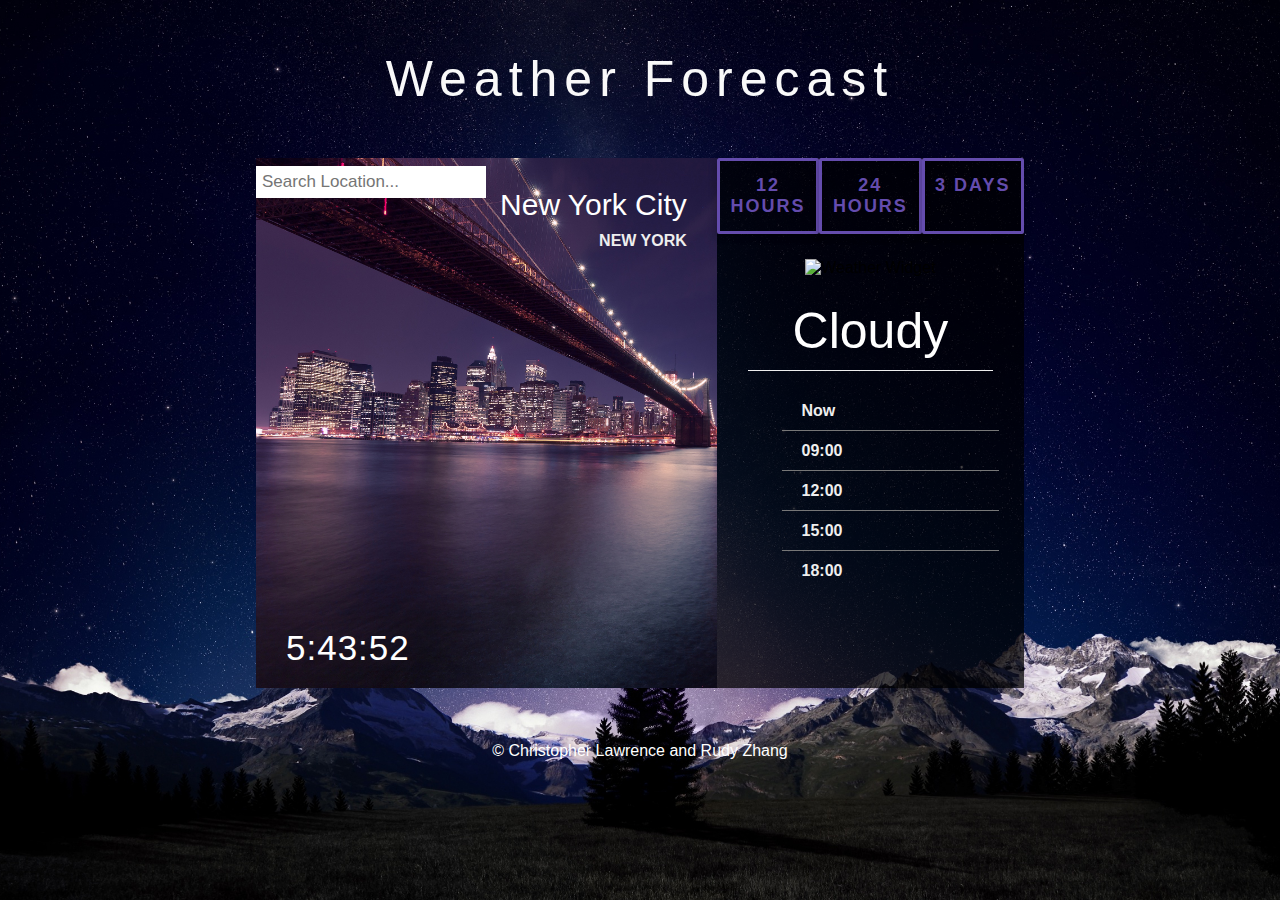
==== project-2/index.html @ 0570c0e2 "Updated http to https" ====
<!DOCTYPE html>
<html lang="en">

<head>
    <meta charset="utf-8" />

    <!-- For-Mobile-Apps -->
    <meta name="viewport" content="width=device-width, initial-scale=1" />
    <meta http-equiv="Content-Type" content="text/html; charset=utf-8" />
    <script type="application/x-javascript">
    addEventListener("load", function() { 
        setTimeout(hideURLbar, 0); 
        }, false); 
        function hideURLbar(){ 
            window.scrollTo(0,1); 
            } </script>
    <!-- //For-Mobile-Apps -->

    <title>Index Page</title>
    <link rel="stylesheet" type="text/css" href="css/styles.css" />
    <script src="https://ajax.googleapis.com/ajax/libs/jquery/1.12.4/jquery.min.js"></script>
    <script src="js/main.js"></script>
    <script src="js/time.js"></script>
</head>

<body onload="startTime(); loadPage()">
    <h1>Weather Forecast</h1>

    <div id="searchAndWeather">

        <!-- Container -->
        <div class="container">

            <!-- City -->
            <div class="city">
                <section class="topnav">
                    <input type="text" id="locationInput" placeholder="Search Location..." onkeydown="reloadData(this)"/>
                </section>
                <div class="title">
                    <!-- City Name -->
                    <h2 id="cityName">New York City</h2>
                    <!-- Country Name -->
                    <h3 id="countryName">NEW YORK</h3>
                </div>
                <div class="date-time">
                    <div class="dmy">
                        <div id="txt"></div>
                        <div></div>
                        <div class="date">
                        </div>
                    </div>
                    <div class="temperature">
                        <p id="currentTempLarge"></p>
                    </div>
                    <div class="clear"></div>
                </div>
            </div>
            <!-- City -->

            <!-- Forecast -->
            <div class="forecast">
                <div id="navBar">
                    <a href="#0" id="next12Hrs" class="buttons">12 hours</button></a>
                    <a href="#0" id="next24Hrs" class="buttons">24 hours</button></a>
                    <a href="#0" id="threeDays" class="buttons">3 days</button></a>
                </div>
                <div class="forecast-icon">
                    <img src="https://openweathermap.org/img/w/10d.png" alt="Weather Widget" id="weatherIcon">
                </div>
                <div class="today-weather">
                    <h3 id="currentWeather">Cloudy</h3>
                    <ul>
                        <li id="time-now">Now</li>
                        <li id="time-1">09:00</li>
                        <li id="time-2">12:00</li>
                        <li id="time-3">15:00</li>
                        <li id="time-4">18:00</li>
                    </ul>
                </div>
            </div>
            <!-- //Forecast -->
            <div class="clear"></div>

        </div>
        <!-- //Container -->

    </div>


    <!-- Footer -->
    <div class="footer">
        <div class="copyright">
            <p> &copy; Christopher Lawrence and Rudy Zhang</p>
        </div>
    </div>

    <nav></nav>

</body>

</html>
---- project-2/css/styles.css ----
html,body,div,span,applet,object,iframe,h1,h2,h3,h4,h5,h6,p,blockquote,pre,a,abbr,acronym,address,big,cite,code,del,dfn,em,img,ins,kbd,q,s,samp,small,strike,strong,sub,sup,tt,var,b,u,i,dl,dt,dd,ol,nav ul,nav li,fieldset,form,label,legend,table,caption,tbody,tfoot,thead,tr,th,td,article,aside,canvas,details,embed,figure,figcaption,footer,header,hgroup,menu,nav,output,ruby,section,summary,time,mark,audio,video{
    margin:0;
    padding:0;
    border:0;
    font-size:100%;
    font:inherit;
    vertical-align:baseline;
}

article, aside, details, figcaption, figure,footer, header, hgroup, menu, nav, section {
    display: block;
}

body {
background: url("../images/night.jpg");
background-repeat: no-repeat;
background-attachment: fixed;
background-position: center;
background-size: cover;
-webkit-background-size: cover;
-moz-background-size: cover;
-o-background-size: cover;
font-family: 'Open Sans', sans-serif;
text-align: center;
}

body a {
transition: 0.5s all;
-webkit-transition: 0.5s all;
-moz-transition :0.5s all;
-o-transition: 0.5s all;
-ms-transition: 0.5s all;
text-decoration: none;
}

h1 {
font-size: 50px;
font-weight: 400;
color: #F9F9F9;
font-family: 'Oxygen', sans-serif;
letter-spacing: 7px;
margin-top: 50px;
}

.container {
display:inline-block;
width: 65%;
margin: 50px auto;
background-color: rgba(0, 0, 0, 0.73);
}

.city {
width: 60%;
float: left;
background: url("../images/city.jpg");
background-repeat: no-repeat;
background-size: cover;
-webkit-background-size: cover;
-moz-background-size: cover;
-o-background-size: cover;
min-height: 530px;
position: relative;
}

.title {
float: right;
font-family: 'Oxygen', sans-serif;
padding: 30px 30px 0 0;
}

.title h2 {
color: #FFF;
font-size: 30px;
}

.title h3 {
font-size: 16px;
font-weight: 600;
color: #EEE;
margin-top: 10px;
text-align: right;
}

.date-time {
position: absolute;
bottom: 0;
color: #FFF;
width: 90%;
padding: 0 30px 10px 30px;
font-family: 'Oxygen', sans-serif;
}

div#txt {
font-size: 35px;
font-weight: 100;
margin-bottom: 10px;
letter-spacing: 1px;
}

.dmy {
width: 50%;
float: left;
text-align: left;
padding-top: 55px;
}

.temperature {
width: 50%;
float: left;
}

.temperature p {
font-family: 'Raleway', sans-serif;
font-size: 125px;
font-weight: 100;
}

.temperature p span {
font-size: 50px;
font-weight: 200;
}

.forecast {
width: 40%;
float: left;
}

.forecast-icon {
margin: 25px 0;
}

.today-weather h3 {
font-size: 50px;
color: #FFF;
width: 80%;
margin: 0 auto 20px;
padding-bottom: 10px;
border-width: thin;
border-bottom: 1px solid #EEE;
}

.today-weather ul li {
list-style-type: none;
width: 74%;
margin: 0 auto;
line-height: 39px;
border-width: thin;
border-bottom: 1px solid #777;
color: #EEE;
font-weight: 600;
text-align: left;
padding-left: 20px;
}

.today-weather ul li span {
float: right;
padding-right: 10px;
}

.today-weather ul li:nth-child(5) {
border-bottom: none;
}

.footer {
padding-bottom: 20px;
}

.copyright p {
color: #FFF;
}

.copyright p a {
color: #FFF;
}

.copyright p a:hover {
color: #FFEB3B;
}

#navBar{
    display:flex;
}

a.buttons{
    color: #644cad;
    text-decoration: none;
    -webkit-transition: 0.3s all ease;
    transition: 0.3s ease all;
}

a.buttons:hover {
    color: #FFF;
}

a.buttons:focus {
    color: #FFF;
}

.buttons {
    font-size: 18px;
    letter-spacing: 2px;
    text-transform: uppercase;
    display: inline-block;
    text-align: center;
    width: 270px;
    font-weight: bold;
    padding: 14px 0px;
    border: 3px solid #644cad;
    border-radius: 2px;
    position: relative;
    box-shadow: 0 2px 10px rgba(0, 0, 0, 0.16), 0 3px 6px rgba(0, 0, 0, 0.1);
    z-index: 2;
}

.buttons:before {
    -webkit-transition: 0.5s all ease;
    transition: 0.5s all ease;
    position: absolute;
    top: 0;
    left: 50%;
    right: 50%;
    bottom: 0;
    opacity: 0;
    content: '';
    background-color: #644cad;
    z-index: -1;
}

.buttons:hover:before {
    -webkit-transition: 0.5s all ease;
    transition: 0.5s all ease;
    left: 0;
    right: 0;
    opacity: 1;
}

.buttons:focus:before {
    -webkit-transition: 0.5s all ease;
    transition: 0.5s all ease;
    left: 0;
    right: 0;
    opacity: 1;
}

#searchAndWeather{
    width:100%;
}

/* Add a black background color to the top navigation bar */
.topnav {
    float:left;
    overflow: hidden;
    width:230px;
}

/* Style the links inside the navigation bar */
.topnav a {
    float: left;
    display: block;
    color: black;
    text-align: center;
    padding: 14px 16px;
    text-decoration: none;
    font-size: 17px;
}

/* Change the color of links on hover */
.topnav a:hover {
    background-color: #ddd;
    color: black;
}

/* Style the "active" element to highlight the current page */
.topnav a.active {
    background-color: #2196F3;
    color: white;
}

/* Style the search box inside the navigation bar */
.topnav input[type=text] {
    float: left;
    padding: 6px;
    border: none;
    margin-top: 8px;
    margin-right: 16px;
    font-size: 17px;
}





/*-- Responsive Code --*/
@media screen and (max-width: 1920px) {
.container {
    width: 50%;
}
}


@media screen and (max-width: 1440px) {
.container {
    width: 55%;
}
}


@media screen and (max-width: 1280px) {
.container {
    width: 60%;
}
}


@media screen and (max-width: 1024px) {
.container {
    width: 75%;
}
}


@media screen and (max-width: 966px) {
.container {
    width: 90%;
}
}


@media screen and (max-width: 853px) {
h1 {
    font-size: 45px;
}
}


@media screen and (max-width: 800px) {
h1 {
    font-size: 35px;
}
.temperature p {
    font-size: 100px;
}
.dmy {
    padding-top: 25px;
}
}


@media screen and (max-width: 736px) {
.temperature p {
    font-size: 80px;
}
.dmy {
    padding-top: 10px;
}
div#txt {
    font-size: 30px;
}
.forecast-icon img {
    width: 110px;
}
}


@media screen and (max-width: 667px) {
h1 {
    font-size: 40px;
    margin-top: 30px;
}
.container {
    width: 95%;
    margin-top: 30px;
}
}


@media screen and (max-width: 640px) {
h1 {
    font-size: 30px;
    margin-top: 45px;
}
div#txt {
    font-size: 25px;
}
.dmy {
    padding-top: 17px;
}
.temperature p {
    padding-bottom: 10px;
}
}


@media screen and (max-width: 603px) {
h1 {
    font-size: 35px;
}
.city {
    width: 100%;
    min-height: 300px;
}
.temperature {
    text-align: right;
}
.temperature p {
    font-size: 100px;
}
.dmy {
    padding-top: 35px;
}
.forecast-icon {
    margin: 10px 0;
}
.forecast {
    width: 100%;
    padding-bottom: 30px;
}
.copyright {
    padding-bottom: 20px;
}
.copyright p {
    line-height: 30px;
    font-size: 14px;
}
}


@media screen and (max-width: 480px) {
h1 {
    font-size: 28px;
    letter-spacing: 2px;
}
.container {
    margin-bottom: 20px;
}
.forecast-icon {
    margin: 40px 0 10px;
}
.forecast-icon img {
    width: 100px;
}
.today-weather h3 {
    font-size: 40px;
}
.city {
    min-height: 450px;
}
.title h2 {
    font-size: 25px;
}
.title h3 {
    font-size: 14px;
}
.date-time {
    width: 100%;
    padding: 0;
}
.dmy {
    padding: 0;
    margin-bottom: 35px;
    text-align: center;
    width: 100%;
}
div#txt {
    font-size: 30px;
}
.date {
    font-size: 22px;
}
.temperature {
    text-align: center;
    width: 100%;
}
.copyright {
    padding: 20px;
}
.temperature p {
    font-size: 60px;
    padding-bottom: 15px;
}
.forecast-icon img {
    width: 65px;
}
.today-weather h3 {
    font-size: 30px;
}
.copyright p {
    line-height: 25px;
    font-size: 13px;
}
}


/* When the screen is less than 600px wide, stack the links and the search field vertically instead of horizontally */
@media screen and (max-width: 600px) {
    .topnav{
        display:inline-block;
        margin-bottom: 0%;
        overflow: hidden;
    }

    .topnav a, .topnav input[type=text] {
        float: none;
        display: block;
        text-align: left;
        width: 100%;
        margin: 0;
        padding: 14px;
    }
    .topnav input[type=text] {
        border: 1px solid #cccccc;
    }
}
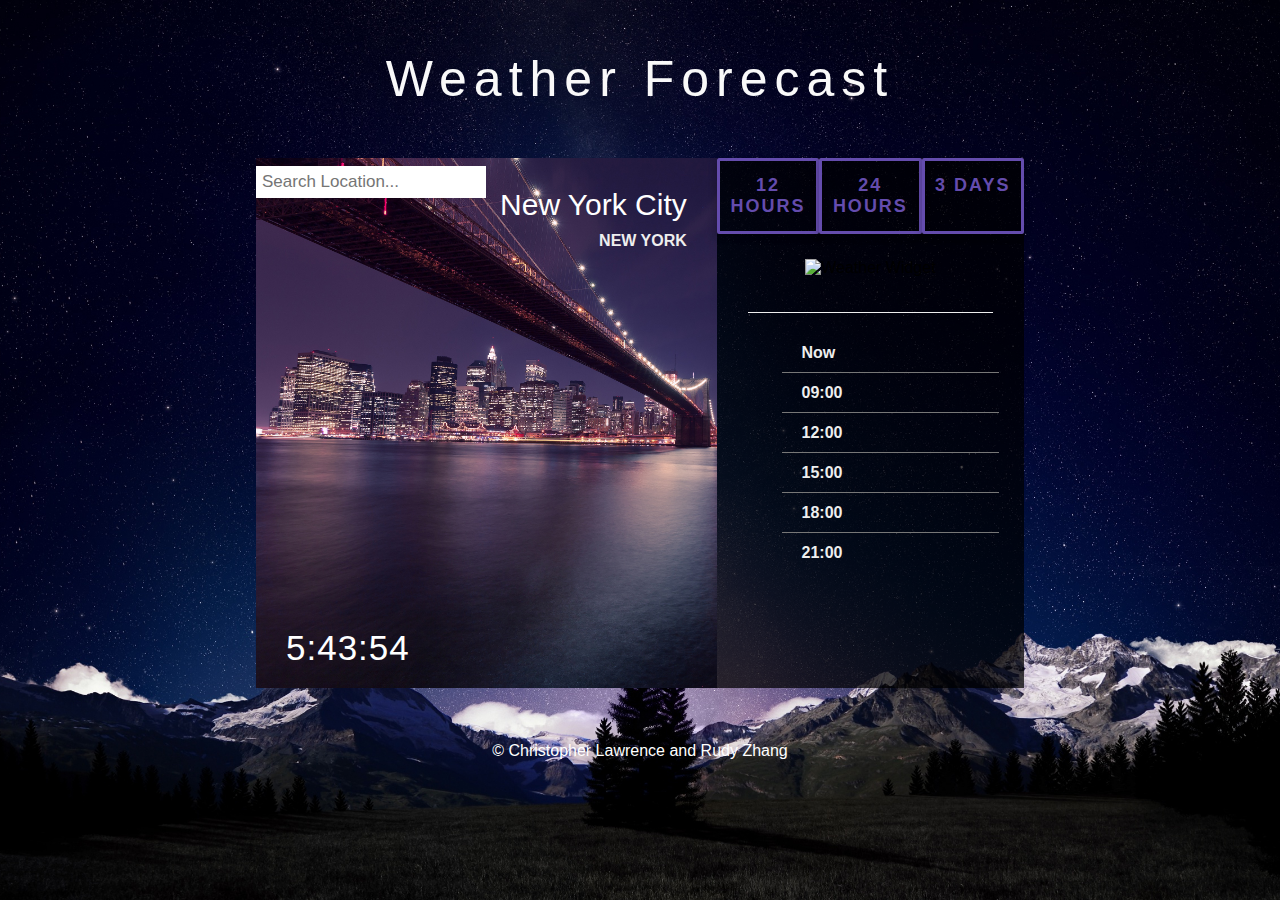
==== commit ab5bbff7: "Updated js" ====
--- a/project-2/index.html
+++ b/project-2/index.html
@@ -60,21 +60,22 @@
             <!-- Forecast -->
             <div class="forecast">
                 <div id="navBar">
-                    <a href="#0" id="next12Hrs" class="buttons">12 hours</button></a>
-                    <a href="#0" id="next24Hrs" class="buttons">24 hours</button></a>
-                    <a href="#0" id="threeDays" class="buttons">3 days</button></a>
+                    <a href="#0" id="next12Hrs" class="buttons active" onclick="buttonClick(this)">12 hours</a>
+                    <a href="#0" id="next24Hrs" class="buttons" onclick="buttonClick(this)">24 hours</a>
+                    <a href="#0" id="threeDays" class="buttons" onclick="buttonClick(this)">3 days</a>
                 </div>
                 <div class="forecast-icon">
-                    <img src="https://openweathermap.org/img/w/10d.png" alt="Weather Widget" id="weatherIcon">
+                    <img src="#" alt="Weather Widget" id="weatherIcon">
                 </div>
                 <div class="today-weather">
-                    <h3 id="currentWeather">Cloudy</h3>
+                    <h3 id="currentWeather"></h3>
                     <ul>
                         <li id="time-now">Now</li>
                         <li id="time-1">09:00</li>
                         <li id="time-2">12:00</li>
                         <li id="time-3">15:00</li>
                         <li id="time-4">18:00</li>
+                        <li id="time-5">21:00</li>
                     </ul>
                 </div>
             </div>
--- a/project-2/css/styles.css
+++ b/project-2/css/styles.css
@@ -157,7 +157,7 @@
 padding-right: 10px;
 }
 
-.today-weather ul li:nth-child(5) {
+.today-weather ul li:nth-child(6) {
 border-bottom: none;
 }
 
@@ -192,7 +192,7 @@
     color: #FFF;
 }
 
-a.buttons:focus {
+a.buttons:active {
     color: #FFF;
 }
 
@@ -234,7 +234,7 @@
     opacity: 1;
 }
 
-.buttons:focus:before {
+.buttons:active:before {
     -webkit-transition: 0.5s all ease;
     transition: 0.5s all ease;
     left: 0;
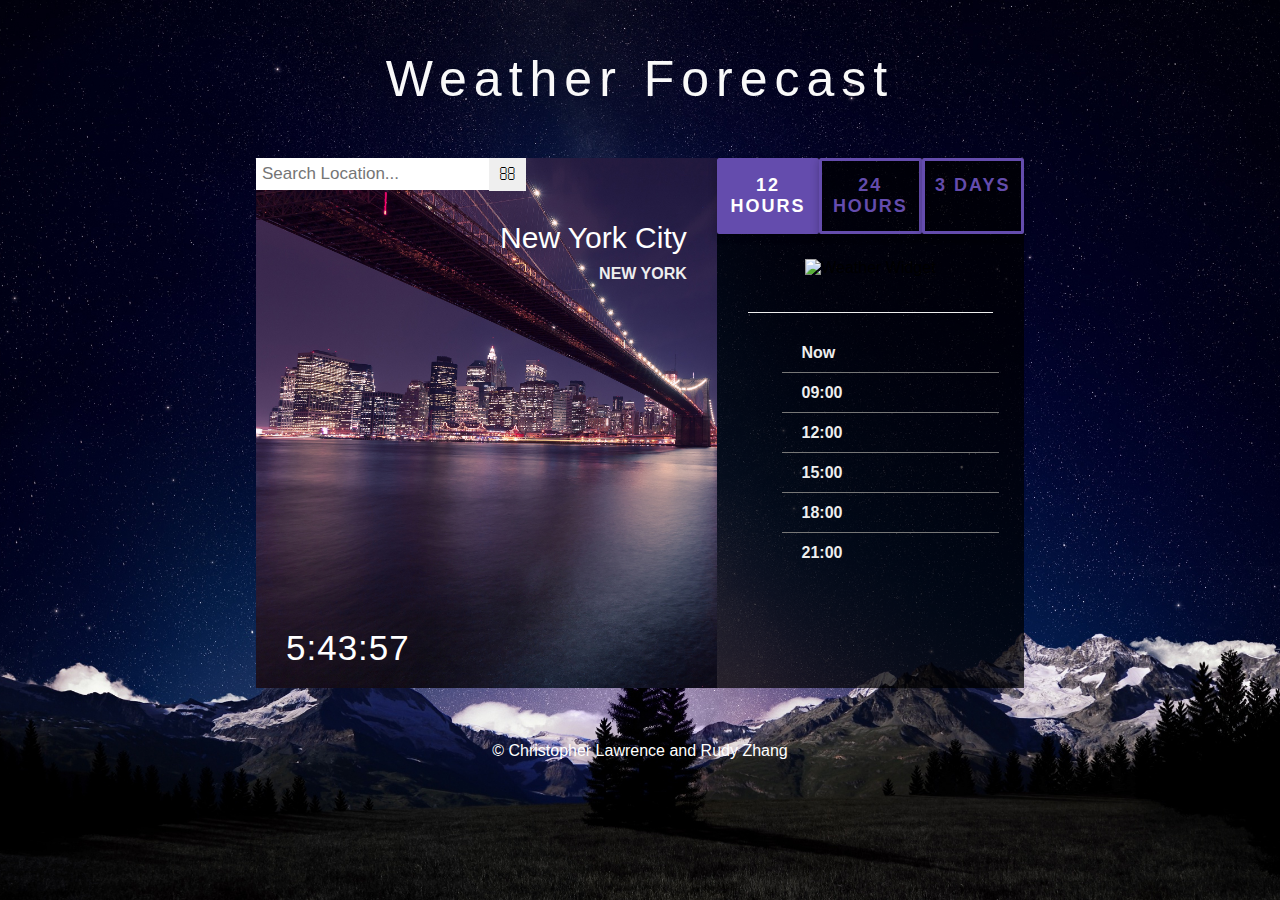
==== commit 32a2bdbb: "h" ====
--- a/project-2/index.html
+++ b/project-2/index.html
@@ -3,19 +3,16 @@
 
 <head>
     <meta charset="utf-8" />
-
-    <!-- For-Mobile-Apps -->
     <meta name="viewport" content="width=device-width, initial-scale=1" />
     <meta http-equiv="Content-Type" content="text/html; charset=utf-8" />
     <script type="application/x-javascript">
-    addEventListener("load", function() { 
+        addEventListener("load", function() { 
         setTimeout(hideURLbar, 0); 
         }, false); 
         function hideURLbar(){ 
             window.scrollTo(0,1); 
-            } </script>
-    <!-- //For-Mobile-Apps -->
-
+    } 
+    </script>
     <title>Index Page</title>
     <link rel="stylesheet" type="text/css" href="css/styles.css" />
     <script src="https://ajax.googleapis.com/ajax/libs/jquery/1.12.4/jquery.min.js"></script>
@@ -34,7 +31,12 @@
             <!-- City -->
             <div class="city">
                 <section class="topnav">
-                    <input type="text" id="locationInput" placeholder="Search Location..." onkeydown="reloadData(this)"/>
+                    <section class="search-container">
+                        <input type="text" id="locationInput" placeholder="Search Location..." onkeydown="reloadData(this)">
+                        <button type="submit">
+                            <i class="fa fa-search"></i>
+                        </button>                      
+                    </section>
                 </section>
                 <div class="title">
                     <!-- City Name -->
@@ -52,7 +54,6 @@
                     <div class="temperature">
                         <p id="currentTempLarge"></p>
                     </div>
-                    <div class="clear"></div>
                 </div>
             </div>
             <!-- City -->
--- a/project-2/css/styles.css
+++ b/project-2/css/styles.css
@@ -189,11 +189,16 @@
 }
 
 a.buttons:hover {
-    color: #FFF;
+    color: #FFFFFF;
 }
 
 a.buttons:active {
-    color: #FFF;
+    color: #FFFFFF;
+}
+
+.buttons.active{
+    color: #FFFFFF;
+    background-color: #644cad;
 }
 
 .buttons {
@@ -246,14 +251,12 @@
     width:100%;
 }
 
-/* Add a black background color to the top navigation bar */
 .topnav {
-    float:left;
+    float: left;
     overflow: hidden;
-    width:230px;
-}
-
-/* Style the links inside the navigation bar */
+    width: 270px;
+  }
+  
 .topnav a {
     float: left;
     display: block;
@@ -263,31 +266,51 @@
     text-decoration: none;
     font-size: 17px;
 }
-
-/* Change the color of links on hover */
+  
 .topnav a:hover {
     background-color: #ddd;
     color: black;
 }
-
-/* Style the "active" element to highlight the current page */
+  
 .topnav a.active {
     background-color: #2196F3;
     color: white;
 }
-
-/* Style the search box inside the navigation bar */
+  
 .topnav input[type=text] {
-    float: left;
+    float:left;
     padding: 6px;
     border: none;
-    margin-top: 8px;
-    margin-right: 16px;
+    font-size: 17px; 
+}
+  
+.topnav .search-container button {
+    float: left;
+    padding: 6px 10px;
     font-size: 17px;
-}
-
-
-
+    border: none;
+    cursor: pointer;
+}
+  
+.topnav .search-container button:hover {
+    background: #ccc;
+}
+
+.fa-search-plus:before{
+    content:"\f00e"
+}
+
+.fa-search-minus:before{
+    content:"\f010"
+}
+
+.fa-search:before{
+    content:"\f002"
+}
+
+#searchIcon{
+    background-image: url("../images/night.jpg");
+}
 
 
 /*-- Responsive Code --*/
@@ -510,4 +533,38 @@
     .topnav input[type=text] {
         border: 1px solid #cccccc;
     }
-}+}
+
+
+.search-wrapper {
+    position: relative;
+    width: 350px;
+    height: 300px;
+    margin: 0 auto;
+    background-color: #e6e6e6;
+  }
+  
+  .search {
+    position: relative;
+    width: 200px;
+    margin: 0 auto;
+    padding: 50px 0;
+    text-align: center;
+  }
+  .search__circle {
+    width: 100px;
+    height: 100px;
+    border: 20px solid #333;
+    border-radius: 100px;
+  }
+  .search__rectangle {
+    position: absolute;
+    right: 0;
+    bottom: 30px;
+    width: 70px;
+    -webkit-transform: rotate(45deg);
+            transform: rotate(45deg);
+    border: 12px solid #333;
+    border-top-right-radius: 12px;
+    border-bottom-right-radius: 12px;
+  }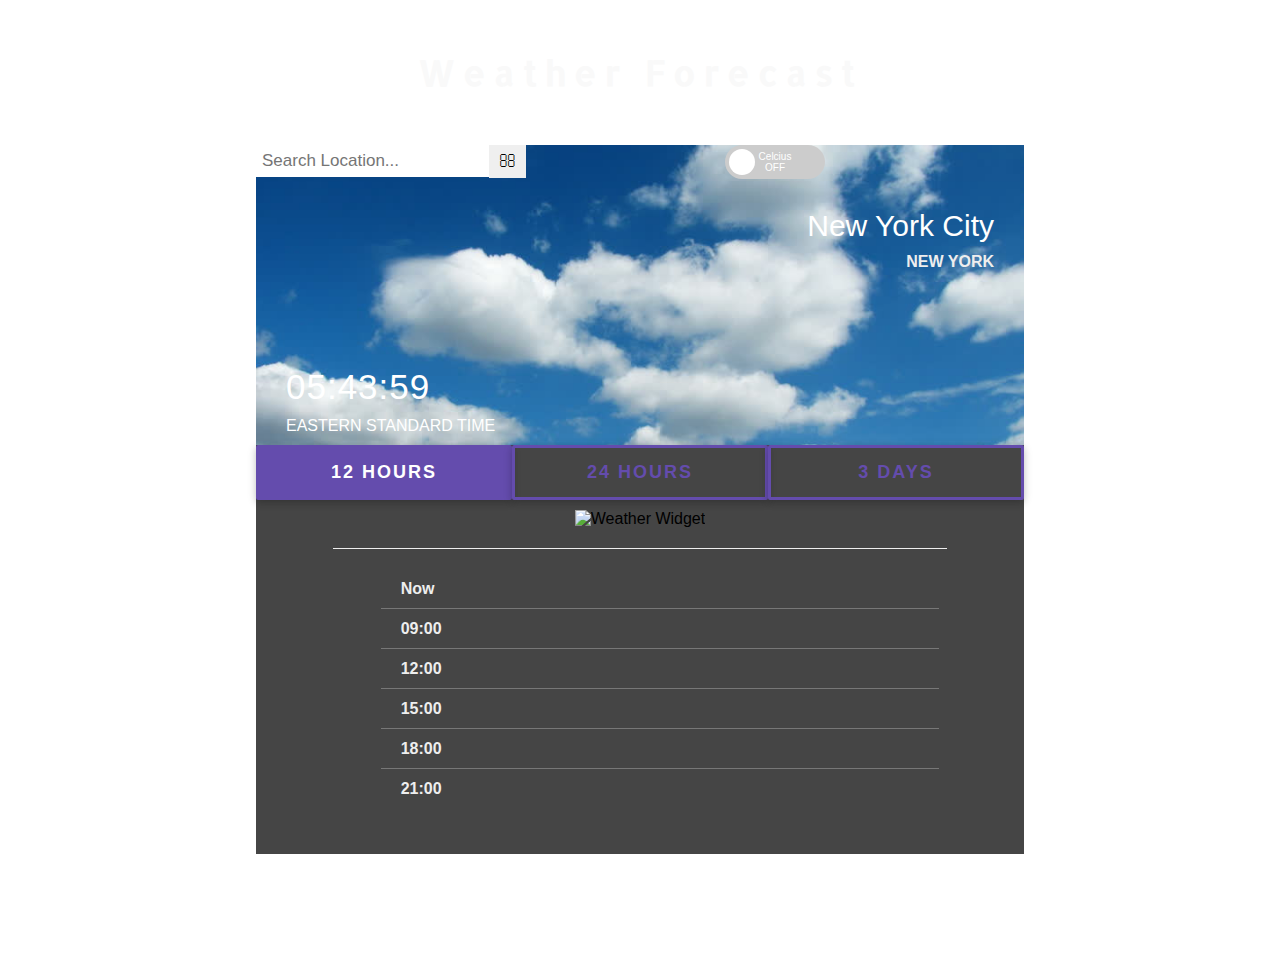
==== commit df89383e: "Updated everything" ====
--- a/project-2/index.html
+++ b/project-2/index.html
@@ -15,6 +15,7 @@
     </script>
     <title>Index Page</title>
     <link rel="stylesheet" type="text/css" href="css/styles.css" />
+    <link href="https://fonts.googleapis.com/css?family=Allerta+Stencil" rel="stylesheet">
     <script src="https://ajax.googleapis.com/ajax/libs/jquery/1.12.4/jquery.min.js"></script>
     <script src="js/main.js"></script>
     <script src="js/time.js"></script>
@@ -32,12 +33,21 @@
             <div class="city">
                 <section class="topnav">
                     <section class="search-container">
-                        <input type="text" id="locationInput" placeholder="Search Location..." onkeydown="reloadData(this)">
-                        <button type="submit">
+                        <input type="text" id="locationInput" placeholder="Search Location...">
+                        <button type="submit" onclick="reloadData()">
                             <i class="fa fa-search"></i>
-                        </button>                      
+                        </button>
                     </section>
                 </section>
+
+                <section class="temp-switch-container">
+                    <label class="switch">
+                        <input type="checkbox" id="celcius-slider" onclick="tempUnitConverter()">
+                        <span class="slider round"></span>
+                        <span>Celcius</span>
+                    </label>
+                </section>
+
                 <div class="title">
                     <!-- City Name -->
                     <h2 id="cityName">New York City</h2>
@@ -48,8 +58,7 @@
                     <div class="dmy">
                         <div id="txt"></div>
                         <div></div>
-                        <div class="date">
-                        </div>
+                        <div class="date">EASTERN STANDARD TIME</div>
                     </div>
                     <div class="temperature">
                         <p id="currentTempLarge"></p>
@@ -88,16 +97,12 @@
 
     </div>
 
-
     <!-- Footer -->
     <div class="footer">
         <div class="copyright">
             <p> &copy; Christopher Lawrence and Rudy Zhang</p>
         </div>
     </div>
-
     <nav></nav>
-
 </body>
-
 </html>--- a/project-2/css/styles.css
+++ b/project-2/css/styles.css
@@ -1,187 +1,187 @@
-html,body,div,span,applet,object,iframe,h1,h2,h3,h4,h5,h6,p,blockquote,pre,a,abbr,acronym,address,big,cite,code,del,dfn,em,img,ins,kbd,q,s,samp,small,strike,strong,sub,sup,tt,var,b,u,i,dl,dt,dd,ol,nav ul,nav li,fieldset,form,label,legend,table,caption,tbody,tfoot,thead,tr,th,td,article,aside,canvas,details,embed,figure,figcaption,footer,header,hgroup,menu,nav,output,ruby,section,summary,time,mark,audio,video{
-    margin:0;
-    padding:0;
-    border:0;
-    font-size:100%;
-    font:inherit;
-    vertical-align:baseline;
-}
-
-article, aside, details, figcaption, figure,footer, header, hgroup, menu, nav, section {
+html, body, div, span, applet, object, iframe, h1, h2, h3, h4, h5, h6, p, blockquote, pre, a, abbr, acronym, address, big, cite, code, del, dfn, em, img, ins, kbd, q, s, samp, small, strike, strong, sub, sup, tt, var, b, u, i, dl, dt, dd, ol, nav ul, nav li, fieldset, form, label, legend, table, caption, tbody, tfoot, thead, tr, th, td, article, aside, canvas, details, embed, figure, figcaption, footer, header, hgroup, menu, nav, output, ruby, section, summary, time, mark, audio, video {
+    margin: 0;
+    padding: 0;
+    border: 0;
+    font-size: 100%;
+    font: inherit;
+    vertical-align: baseline;
+}
+
+article, aside, details, figcaption, figure, footer, header, hgroup, menu, nav, section {
     display: block;
 }
 
 body {
-background: url("../images/night.jpg");
-background-repeat: no-repeat;
-background-attachment: fixed;
-background-position: center;
-background-size: cover;
--webkit-background-size: cover;
--moz-background-size: cover;
--o-background-size: cover;
-font-family: 'Open Sans', sans-serif;
-text-align: center;
+    background: url("../images/night.jpg");
+    background-repeat: no-repeat;
+    background-attachment: fixed;
+    background-position: center;
+    background-size: cover;
+    -webkit-background-size: cover;
+    -moz-background-size: cover;
+    -o-background-size: cover;
+    font-family: 'Open Sans', sans-serif;
+    text-align: center;
 }
 
 body a {
-transition: 0.5s all;
--webkit-transition: 0.5s all;
--moz-transition :0.5s all;
--o-transition: 0.5s all;
--ms-transition: 0.5s all;
-text-decoration: none;
+    transition: 0.5s all;
+    -webkit-transition: 0.5s all;
+    -moz-transition: 0.5s all;
+    -o-transition: 0.5s all;
+    -ms-transition: 0.5s all;
+    text-decoration: none;
 }
 
 h1 {
-font-size: 50px;
-font-weight: 400;
-color: #F9F9F9;
-font-family: 'Oxygen', sans-serif;
-letter-spacing: 7px;
-margin-top: 50px;
+    font-size: 60px;
+    font-weight: 700;
+    color: #F9F9F9;
+    font-family: 'Allerta Stencil', sans-serif;
+    letter-spacing: 8px;
+    margin-top: 50px;
 }
 
 .container {
-display:inline-block;
-width: 65%;
-margin: 50px auto;
-background-color: rgba(0, 0, 0, 0.73);
+    display: inline-block;
+    width: 65%;
+    margin: 50px auto;
+    background-color: rgba(0, 0, 0, 0.73);
 }
 
 .city {
-width: 60%;
-float: left;
-background: url("../images/city.jpg");
-background-repeat: no-repeat;
-background-size: cover;
--webkit-background-size: cover;
--moz-background-size: cover;
--o-background-size: cover;
-min-height: 530px;
-position: relative;
+    width: 60%;
+    float: left;
+    background: url("../images/clouds.jpg");
+    background-repeat: no-repeat;
+    background-size: cover;
+    -webkit-background-size: cover;
+    -moz-background-size: cover;
+    -o-background-size: cover;
+    min-height: 530px;
+    position: relative;
 }
 
 .title {
-float: right;
-font-family: 'Oxygen', sans-serif;
-padding: 30px 30px 0 0;
+    float: right;
+    font-family: 'Oxygen', sans-serif;
+    padding: 30px 30px 0 0;
 }
 
 .title h2 {
-color: #FFF;
-font-size: 30px;
+    color: #FFF;
+    font-size: 30px;
 }
 
 .title h3 {
-font-size: 16px;
-font-weight: 600;
-color: #EEE;
-margin-top: 10px;
-text-align: right;
+    font-size: 16px;
+    font-weight: 600;
+    color: #EEE;
+    margin-top: 10px;
+    text-align: right;
 }
 
 .date-time {
-position: absolute;
-bottom: 0;
-color: #FFF;
-width: 90%;
-padding: 0 30px 10px 30px;
-font-family: 'Oxygen', sans-serif;
+    position: absolute;
+    bottom: 0;
+    color: #FFF;
+    width: 90%;
+    padding: 0 30px 10px 30px;
+    font-family: 'Oxygen', sans-serif;
 }
 
 div#txt {
-font-size: 35px;
-font-weight: 100;
-margin-bottom: 10px;
-letter-spacing: 1px;
+    font-size: 35px;
+    font-weight: 100;
+    margin-bottom: 10px;
+    letter-spacing: 1px;
 }
 
 .dmy {
-width: 50%;
-float: left;
-text-align: left;
-padding-top: 55px;
+    width: 50%;
+    float: left;
+    text-align: left;
+    padding-top: 55px;
 }
 
 .temperature {
-width: 50%;
-float: left;
+    width: 50%;
+    float: left;
 }
 
 .temperature p {
-font-family: 'Raleway', sans-serif;
-font-size: 125px;
-font-weight: 100;
+    font-family: 'Raleway', sans-serif;
+    font-size: 115px;
+    font-weight: 100;
 }
 
 .temperature p span {
-font-size: 50px;
-font-weight: 200;
+    font-size: 50px;
+    font-weight: 200;
 }
 
 .forecast {
-width: 40%;
-float: left;
+    width: 40%;
+    float: left;
 }
 
 .forecast-icon {
-margin: 25px 0;
+    margin: 25px 0;
 }
 
 .today-weather h3 {
-font-size: 50px;
-color: #FFF;
-width: 80%;
-margin: 0 auto 20px;
-padding-bottom: 10px;
-border-width: thin;
-border-bottom: 1px solid #EEE;
+    font-size: 50px;
+    color: #FFF;
+    width: 80%;
+    margin: 0 auto 20px;
+    padding-bottom: 10px;
+    border-width: thin;
+    border-bottom: 1px solid #EEE;
 }
 
 .today-weather ul li {
-list-style-type: none;
-width: 74%;
-margin: 0 auto;
-line-height: 39px;
-border-width: thin;
-border-bottom: 1px solid #777;
-color: #EEE;
-font-weight: 600;
-text-align: left;
-padding-left: 20px;
+    list-style-type: none;
+    width: 74%;
+    margin: 0 auto;
+    line-height: 39px;
+    border-width: thin;
+    border-bottom: 1px solid #777;
+    color: #EEE;
+    font-weight: 600;
+    text-align: left;
+    padding-left: 20px;
 }
 
 .today-weather ul li span {
-float: right;
-padding-right: 10px;
+    float: right;
+    padding-right: 10px;
 }
 
 .today-weather ul li:nth-child(6) {
-border-bottom: none;
+    border-bottom: none;
 }
 
 .footer {
-padding-bottom: 20px;
+    padding-bottom: 20px;
 }
 
 .copyright p {
-color: #FFF;
+    color: #FFF;
 }
 
 .copyright p a {
-color: #FFF;
+    color: #FFF;
 }
 
 .copyright p a:hover {
-color: #FFEB3B;
-}
-
-#navBar{
-    display:flex;
-}
-
-a.buttons{
+    color: #FFEB3B;
+}
+
+#navBar {
+    display: flex;
+}
+
+a.buttons {
     color: #644cad;
     text-decoration: none;
     -webkit-transition: 0.3s all ease;
@@ -196,7 +196,7 @@
     color: #FFFFFF;
 }
 
-.buttons.active{
+.buttons.active {
     color: #FFFFFF;
     background-color: #644cad;
 }
@@ -247,16 +247,16 @@
     opacity: 1;
 }
 
-#searchAndWeather{
-    width:100%;
+#searchAndWeather {
+    width: 100%;
 }
 
 .topnav {
     float: left;
     overflow: hidden;
     width: 270px;
-  }
-  
+}
+
 .topnav a {
     float: left;
     display: block;
@@ -266,24 +266,24 @@
     text-decoration: none;
     font-size: 17px;
 }
-  
+
 .topnav a:hover {
     background-color: #ddd;
     color: black;
 }
-  
+
 .topnav a.active {
     background-color: #2196F3;
     color: white;
 }
-  
+
 .topnav input[type=text] {
-    float:left;
+    float: left;
     padding: 6px;
     border: none;
-    font-size: 17px; 
-}
-  
+    font-size: 17px;
+}
+
 .topnav .search-container button {
     float: left;
     padding: 6px 10px;
@@ -291,113 +291,185 @@
     border: none;
     cursor: pointer;
 }
-  
+
 .topnav .search-container button:hover {
     background: #ccc;
 }
 
-.fa-search-plus:before{
-    content:"\f00e"
-}
-
-.fa-search-minus:before{
-    content:"\f010"
-}
-
-.fa-search:before{
-    content:"\f002"
-}
-
-#searchIcon{
+.fa-search-plus:before {
+    content: "\f00e"
+}
+
+.fa-search-minus:before {
+    content: "\f010"
+}
+
+.fa-search:before {
+    content: "\f002"
+}
+
+#searchIcon {
     background-image: url("../images/night.jpg");
 }
 
+/* Rounded slider CSS */
+
+.switch {
+    position: relative;
+    display: inline-block;
+    width: 100px;
+    height: 34px;
+}
+
+.switch input {
+    display: none;
+}
+
+.slider {
+    position: absolute;
+    cursor: pointer;
+    top: 0;
+    left: 0;
+    right: 0;
+    bottom: 0;
+    background-color: #ccc;
+    -webkit-transition: .4s;
+    transition: .4s;
+}
+
+.slider:before {
+    content: "";
+    position: absolute;
+    content: "";
+    height: 26px;
+    width: 26px;
+    left: 4px;
+    bottom: 4px;
+    background-color: white;
+    -webkit-transition: .4s;
+    transition: .4s;
+}
+
+input:checked+.slider {
+    background-color: #644cad;
+}
+
+input:focus+.slider {
+    box-shadow: 0 0 1px #644cad;
+}
+
+input:checked+.slider:before {
+    -webkit-transform: translateX(26px);
+    -ms-transform: translateX(26px);
+    transform: translateX(66px);
+}
+
+.slider.round {
+    border-radius: 34px;
+}
+
+.slider.round:before {
+    border-radius: 50%;
+}
+
+.slider:after {
+    content: 'Celcius OFF';
+    color: white;
+    display: block;
+    position: absolute;
+    transform: translate(-50%, -50%);
+    top: 50%;
+    left: 50%;
+    font-size: 10px;
+    font-family: Verdana, sans-serif;
+}
+
+input:checked+.slider:after {
+    content: 'Celcius ON';
+}
+
+/* End of rounded slider */
 
 /*-- Responsive Code --*/
+
 @media screen and (max-width: 1920px) {
-.container {
-    width: 50%;
-}
-}
-
+    .container {
+        width: 50%;
+    }
+}
 
 @media screen and (max-width: 1440px) {
-.container {
-    width: 55%;
-}
-}
-
+    .container {
+        width: 55%;
+    }
+}
 
 @media screen and (max-width: 1280px) {
-.container {
-    width: 60%;
-}
-}
-
+    .container {
+        width: 60%;
+    }
+}
 
 @media screen and (max-width: 1024px) {
-.container {
-    width: 75%;
-}
-}
-
+    .container {
+        width: 75%;
+    }
+}
 
 @media screen and (max-width: 966px) {
-.container {
-    width: 90%;
-}
-}
-
+    .container {
+        width: 90%;
+    }
+}
 
 @media screen and (max-width: 853px) {
-h1 {
-    font-size: 45px;
-}
-}
-
+    h1 {
+        font-size: 45px;
+        font-family: 'Allerta Stencil', sans-serif;
+    }
+}
 
 @media screen and (max-width: 800px) {
-h1 {
-    font-size: 35px;
-}
-.temperature p {
-    font-size: 100px;
-}
-.dmy {
-    padding-top: 25px;
-}
-}
-
+    h1 {
+        font-size: 35px;
+        font-family: 'Allerta Stencil', sans-serif;
+    }
+    .temperature p {
+        font-size: 100px;
+    }
+    .dmy {
+        padding-top: 25px;
+    }
+}
 
 @media screen and (max-width: 736px) {
-.temperature p {
-    font-size: 80px;
-}
-.dmy {
-    padding-top: 10px;
-}
-div#txt {
-    font-size: 30px;
-}
-.forecast-icon img {
-    width: 110px;
-}
-}
-
+    .temperature p {
+        font-size: 80px;
+    }
+    .dmy {
+        padding-top: 10px;
+    }
+    div#txt {
+        font-size: 30px;
+    }
+    .forecast-icon img {
+        width: 110px;
+    }
+}
 
 @media screen and (max-width: 667px) {
-h1 {
-    font-size: 40px;
-    margin-top: 30px;
-}
-.container {
-    width: 95%;
-    margin-top: 30px;
-}
-}
-
-
-@media screen and (max-width: 640px) {
+    h1 {
+        font-size: 40px;
+        margin-top: 30px;
+        font-family: 'Allerta Stencil', sans-serif;
+    }
+    .container {
+        width: 95%;
+        margin-top: 30px;
+    }
+}
+
+/* @media screen and (max-width: 640px) {
 h1 {
     font-size: 30px;
     margin-top: 45px;
@@ -411,117 +483,115 @@
 .temperature p {
     padding-bottom: 10px;
 }
-}
-
-
-@media screen and (max-width: 603px) {
-h1 {
-    font-size: 35px;
-}
-.city {
-    width: 100%;
-    min-height: 300px;
-}
-.temperature {
-    text-align: right;
-}
-.temperature p {
-    font-size: 100px;
-}
-.dmy {
-    padding-top: 35px;
-}
-.forecast-icon {
-    margin: 10px 0;
-}
-.forecast {
-    width: 100%;
-    padding-bottom: 30px;
-}
-.copyright {
-    padding-bottom: 20px;
-}
-.copyright p {
-    line-height: 30px;
-    font-size: 14px;
-}
-}
-
+} */
+
+@media screen and (max-width: 1800px) {
+    h1 {
+        font-size: 35px;
+        font-family: 'Allerta Stencil', sans-serif;
+    }
+    .city {
+        width: 100%;
+        min-height: 300px;
+    }
+    .temperature {
+        text-align: right;
+    }
+    .temperature p {
+        font-size: 100px;
+    }
+    .dmy {
+        padding-top: 35px;
+    }
+    .forecast-icon {
+        margin: 10px 0;
+    }
+    .forecast {
+        width: 100%;
+        padding-bottom: 30px;
+    }
+    .copyright {
+        padding-bottom: 20px;
+    }
+    .copyright p {
+        line-height: 30px;
+        font-size: 14px;
+    }
+}
 
 @media screen and (max-width: 480px) {
-h1 {
-    font-size: 28px;
-    letter-spacing: 2px;
-}
-.container {
-    margin-bottom: 20px;
-}
-.forecast-icon {
-    margin: 40px 0 10px;
-}
-.forecast-icon img {
-    width: 100px;
-}
-.today-weather h3 {
-    font-size: 40px;
-}
-.city {
-    min-height: 450px;
-}
-.title h2 {
-    font-size: 25px;
-}
-.title h3 {
-    font-size: 14px;
-}
-.date-time {
-    width: 100%;
-    padding: 0;
-}
-.dmy {
-    padding: 0;
-    margin-bottom: 35px;
-    text-align: center;
-    width: 100%;
-}
-div#txt {
-    font-size: 30px;
-}
-.date {
-    font-size: 22px;
-}
-.temperature {
-    text-align: center;
-    width: 100%;
-}
-.copyright {
-    padding: 20px;
-}
-.temperature p {
-    font-size: 60px;
-    padding-bottom: 15px;
-}
-.forecast-icon img {
-    width: 65px;
-}
-.today-weather h3 {
-    font-size: 30px;
-}
-.copyright p {
-    line-height: 25px;
-    font-size: 13px;
-}
-}
-
+    h1 {
+        font-size: 28px;
+        letter-spacing: 2px;
+    }
+    .container {
+        margin-bottom: 20px;
+    }
+    .forecast-icon {
+        margin: 40px 0 10px;
+    }
+    .forecast-icon img {
+        width: 100px;
+    }
+    .today-weather h3 {
+        font-size: 40px;
+    }
+    .city {
+        min-height: 450px;
+    }
+    .title h2 {
+        font-size: 25px;
+    }
+    .title h3 {
+        font-size: 14px;
+    }
+    .date-time {
+        width: 100%;
+        padding: 0;
+    }
+    .dmy {
+        padding: 0;
+        margin-bottom: 35px;
+        text-align: center;
+        width: 100%;
+    }
+    div#txt {
+        font-size: 30px;
+    }
+    .date {
+        font-size: 22px;
+    }
+    .temperature {
+        text-align: center;
+        width: 100%;
+    }
+    .copyright {
+        padding: 20px;
+    }
+    .temperature p {
+        font-size: 60px;
+        padding-bottom: 15px;
+    }
+    .forecast-icon img {
+        width: 65px;
+    }
+    .today-weather h3 {
+        font-size: 30px;
+    }
+    .copyright p {
+        line-height: 25px;
+        font-size: 13px;
+    }
+}
 
 /* When the screen is less than 600px wide, stack the links and the search field vertically instead of horizontally */
+
 @media screen and (max-width: 600px) {
-    .topnav{
-        display:inline-block;
+    .topnav {
+        display: inline-block;
         margin-bottom: 0%;
         overflow: hidden;
     }
-
     .topnav a, .topnav input[type=text] {
         float: none;
         display: block;
@@ -533,38 +603,4 @@
     .topnav input[type=text] {
         border: 1px solid #cccccc;
     }
-}
-
-
-.search-wrapper {
-    position: relative;
-    width: 350px;
-    height: 300px;
-    margin: 0 auto;
-    background-color: #e6e6e6;
-  }
-  
-  .search {
-    position: relative;
-    width: 200px;
-    margin: 0 auto;
-    padding: 50px 0;
-    text-align: center;
-  }
-  .search__circle {
-    width: 100px;
-    height: 100px;
-    border: 20px solid #333;
-    border-radius: 100px;
-  }
-  .search__rectangle {
-    position: absolute;
-    right: 0;
-    bottom: 30px;
-    width: 70px;
-    -webkit-transform: rotate(45deg);
-            transform: rotate(45deg);
-    border: 12px solid #333;
-    border-top-right-radius: 12px;
-    border-bottom-right-radius: 12px;
-  }+}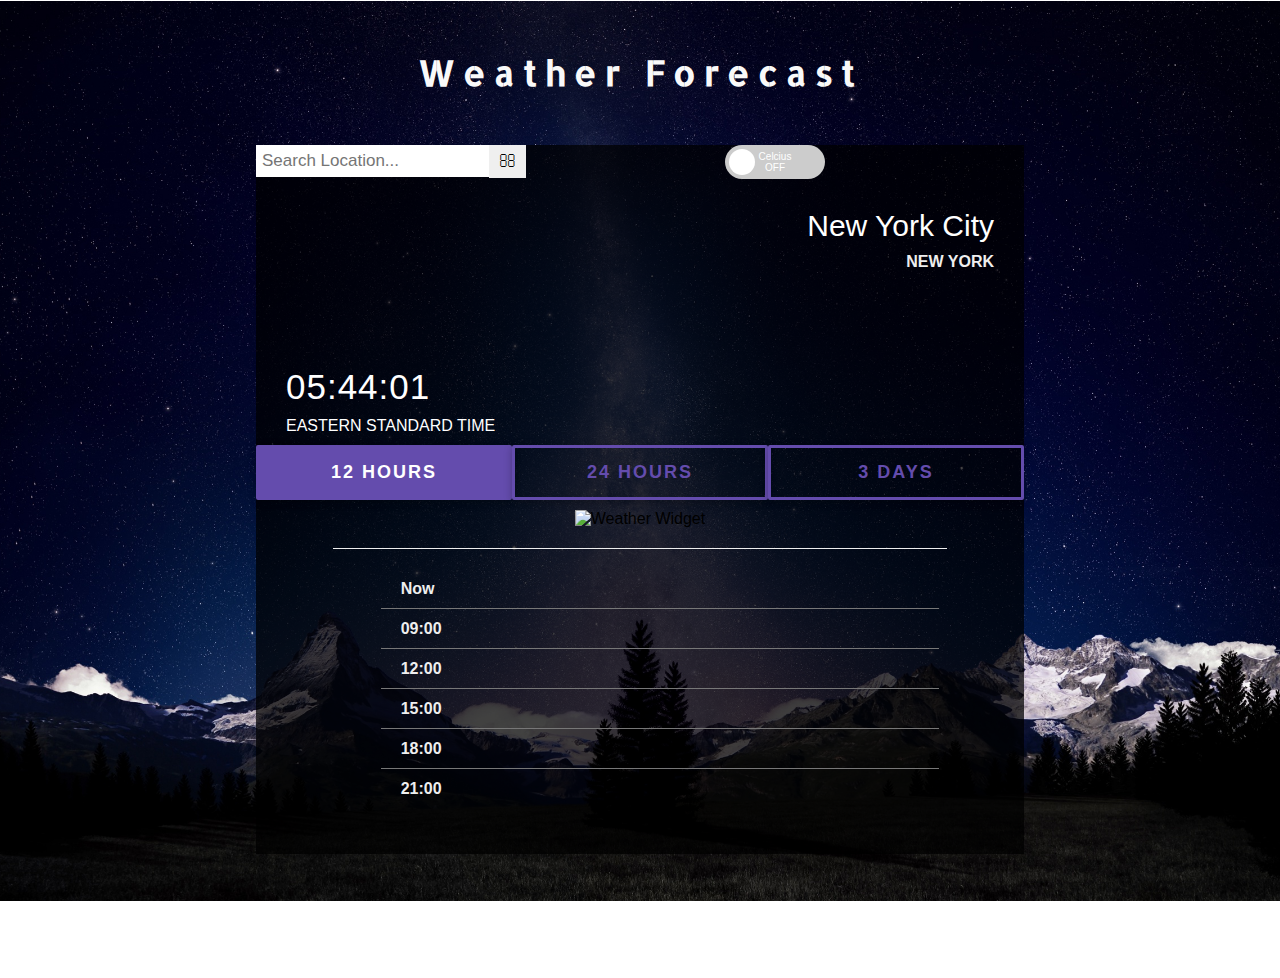
==== commit e0ed838b: "updated js" ====
--- a/project-2/index.html
+++ b/project-2/index.html
@@ -6,12 +6,13 @@
     <meta name="viewport" content="width=device-width, initial-scale=1" />
     <meta http-equiv="Content-Type" content="text/html; charset=utf-8" />
     <script type="application/x-javascript">
-        addEventListener("load", function() { 
-        setTimeout(hideURLbar, 0); 
-        }, false); 
-        function hideURLbar(){ 
-            window.scrollTo(0,1); 
-    } 
+        addEventListener("load", function () {
+            setTimeout(hideURLbar, 0);
+        }, false);
+
+        function hideURLbar() {
+            window.scrollTo(0, 1);
+        }
     </script>
     <title>Index Page</title>
     <link rel="stylesheet" type="text/css" href="css/styles.css" />
@@ -105,4 +106,5 @@
     </div>
     <nav></nav>
 </body>
+
 </html>--- a/project-2/css/styles.css
+++ b/project-2/css/styles.css
@@ -12,7 +12,6 @@
 }
 
 body {
-    background: url("../images/night.jpg");
     background-repeat: no-repeat;
     background-attachment: fixed;
     background-position: center;
@@ -52,7 +51,6 @@
 .city {
     width: 60%;
     float: left;
-    background: url("../images/clouds.jpg");
     background-repeat: no-repeat;
     background-size: cover;
     -webkit-background-size: cover;
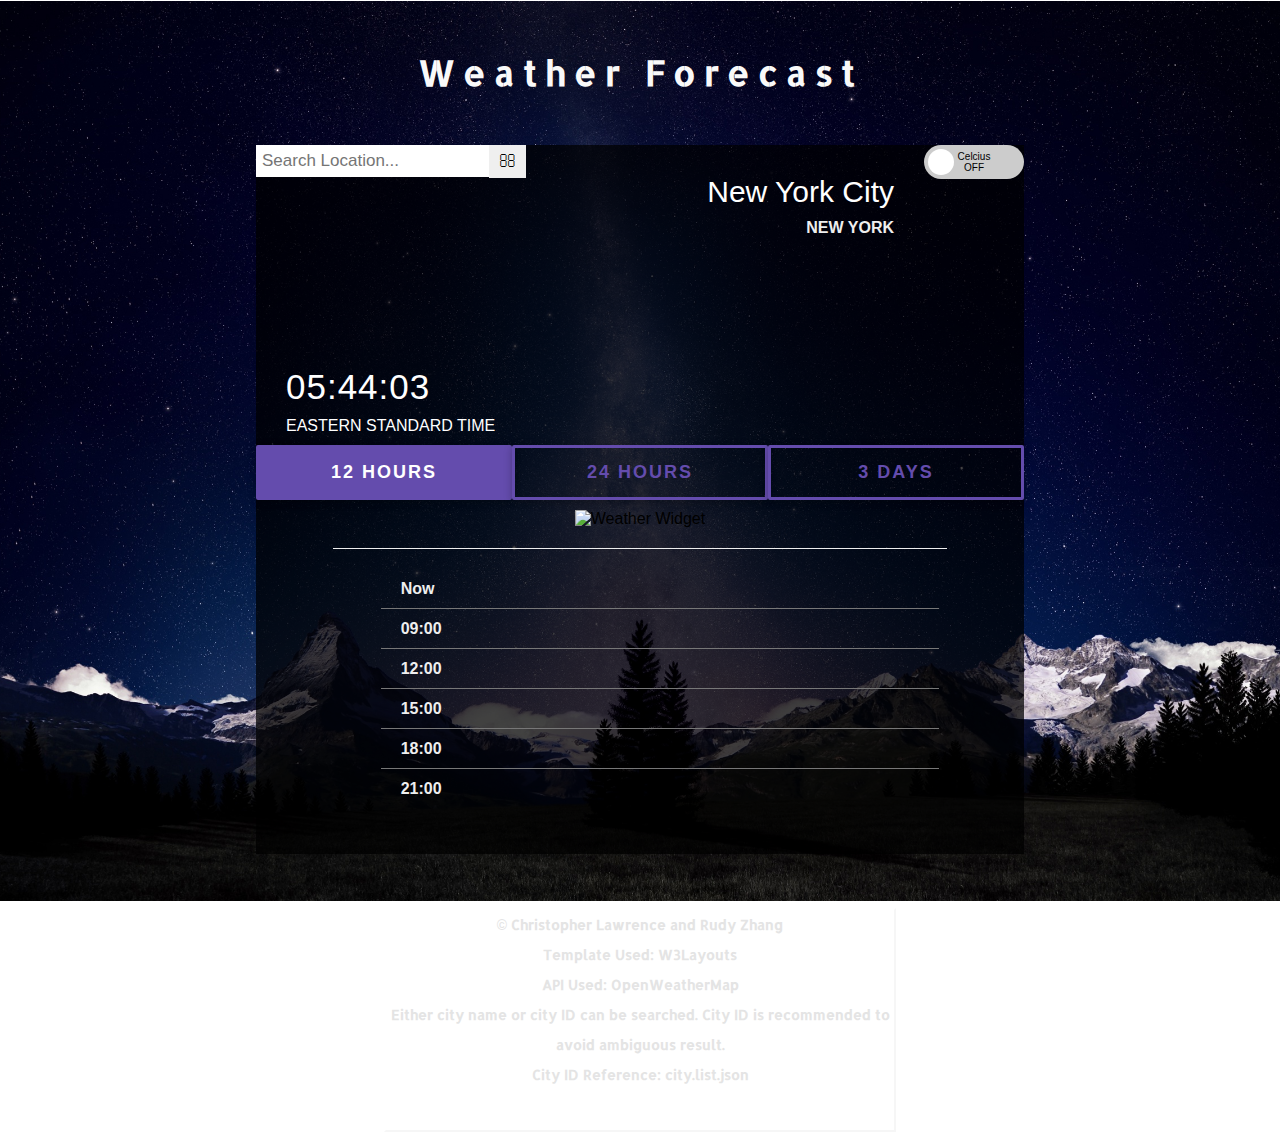
==== commit bd3616dc: "updated files" ====
--- a/project-2/index.html
+++ b/project-2/index.html
@@ -102,6 +102,10 @@
     <div class="footer">
         <div class="copyright">
             <p> &copy; Christopher Lawrence and Rudy Zhang</p>
+            <p> Template Used: <a href="https://w3layouts.com/new-york-weather-widget-flat-responsive-widget-template/">W3Layouts</a></p>
+            <p> API Used: <a href="https://openweathermap.org/api">OpenWeatherMap</a></p>
+            <p> Either city name or city ID can be searched. City ID is recommended to avoid ambiguous result.</p>
+            <p> City ID Reference: <a href="https://people.rit.edu/rxz2801/230/project2/city.list.json">city.list.json</a></p>
         </div>
     </div>
     <nav></nav>
--- a/project-2/css/styles.css
+++ b/project-2/css/styles.css
@@ -160,19 +160,33 @@
 }
 
 .footer {
+    background: rgba(255, 255, 255, 0.548);
+    border: 2px white;
+    border-style: outset;
+    opacity: 0.1;
     padding-bottom: 20px;
-}
-
-.copyright p {
-    color: #FFF;
+    margin-left: 30%;
+    margin-right: 30%;
+    transition-duration: 1s;
+    -webkit-transition-duration: 1s;
+    font-family: 'Allerta Stencil', sans-serif;
+    font-weight: 700;
+    font-size: 90%;
+}
+
+.footer:hover {
+    transition-duration: 1s;
+    -webkit-transition-duration: 1s;
+    opacity: 0.75;
+    font-family: 'Allerta Stencil', sans-serif;
 }
 
 .copyright p a {
-    color: #FFF;
+    color: black;
 }
 
 .copyright p a:hover {
-    color: #FFEB3B;
+    color: rgb(255, 230, 0);
 }
 
 #navBar {
@@ -317,6 +331,7 @@
     display: inline-block;
     width: 100px;
     height: 34px;
+    float: right;
 }
 
 .switch input {
@@ -372,7 +387,7 @@
 
 .slider:after {
     content: 'Celcius OFF';
-    color: white;
+    color: black;
     display: block;
     position: absolute;
     transform: translate(-50%, -50%);
@@ -384,6 +399,7 @@
 
 input:checked+.slider:after {
     content: 'Celcius ON';
+    color: white;
 }
 
 /* End of rounded slider */
@@ -425,6 +441,9 @@
         font-size: 45px;
         font-family: 'Allerta Stencil', sans-serif;
     }
+    .footer {
+        min-width: 338px;
+    }
 }
 
 @media screen and (max-width: 800px) {
@@ -438,6 +457,9 @@
     .dmy {
         padding-top: 25px;
     }
+    .footer {
+        min-width: 338px;
+    }
 }
 
 @media screen and (max-width: 736px) {
@@ -452,6 +474,9 @@
     }
     .forecast-icon img {
         width: 110px;
+    }
+    .footer {
+        min-width: 338px;
     }
 }
 
@@ -465,6 +490,9 @@
         width: 95%;
         margin-top: 30px;
     }
+    .footer {
+        min-width: 338px;
+    }
 }
 
 /* @media screen and (max-width: 640px) {
@@ -579,6 +607,9 @@
     .copyright p {
         line-height: 25px;
         font-size: 13px;
+    }
+    .footer {
+        min-width: 338px;
     }
 }
 
@@ -601,4 +632,7 @@
     .topnav input[type=text] {
         border: 1px solid #cccccc;
     }
+    .footer {
+        min-width: 338px;
+    }
 }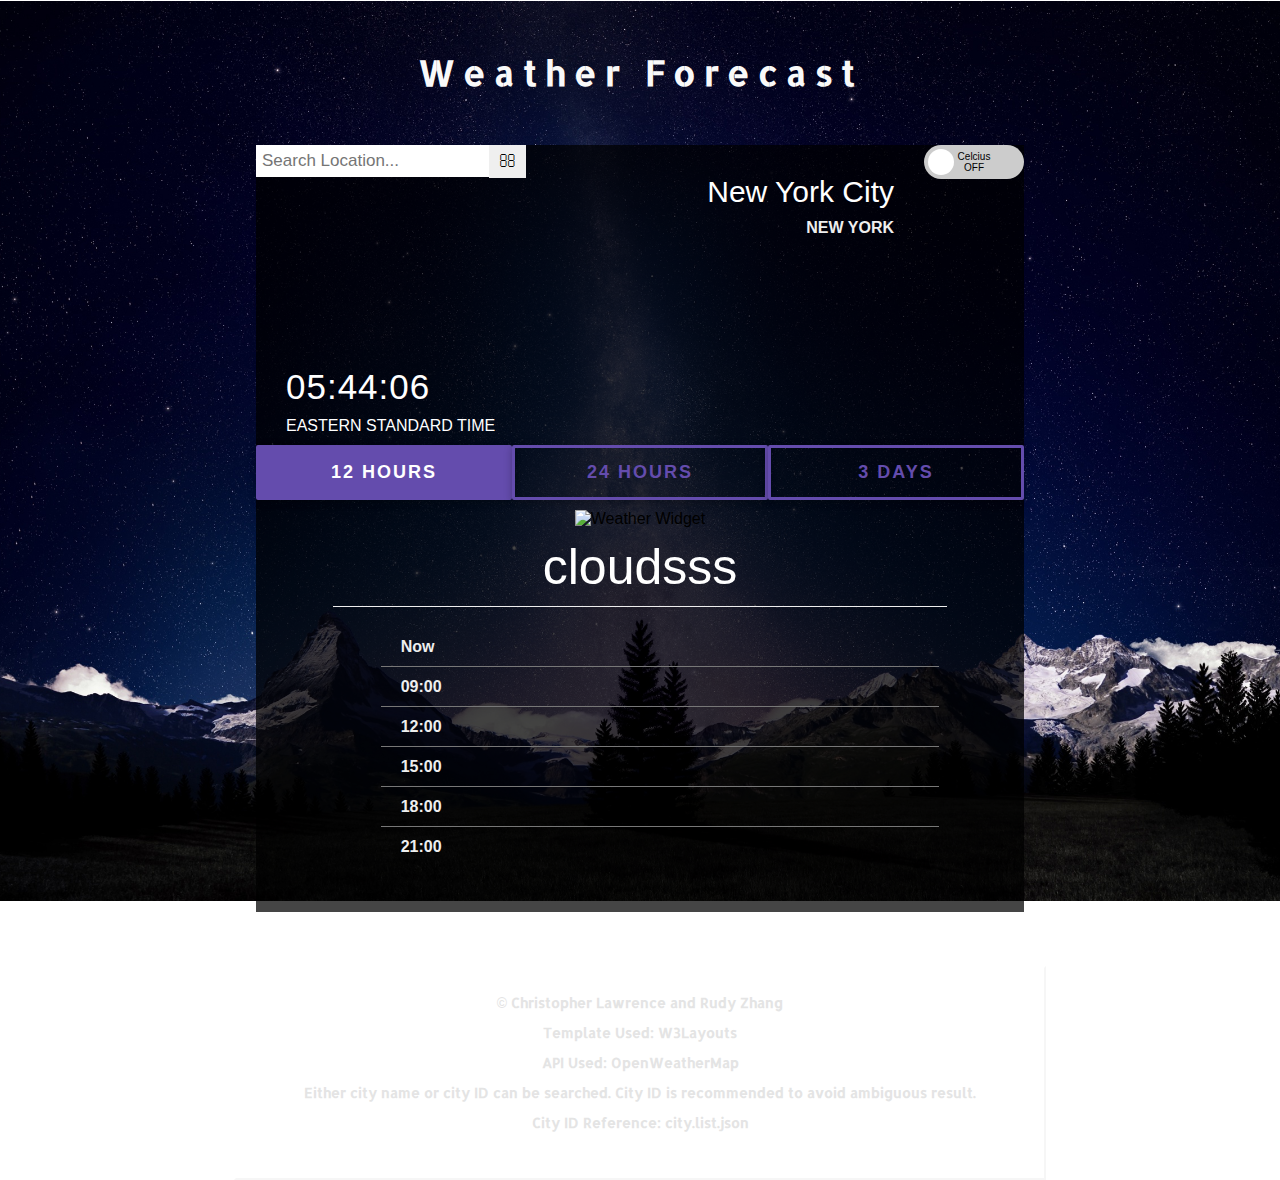
==== commit d318975c: "idut" ====
--- a/project-2/index.html
+++ b/project-2/index.html
@@ -4,8 +4,7 @@
 <head>
     <meta charset="utf-8" />
     <meta name="viewport" content="width=device-width, initial-scale=1" />
-    <meta http-equiv="Content-Type" content="text/html; charset=utf-8" />
-    <script type="application/x-javascript">
+    <script>
         addEventListener("load", function () {
             setTimeout(hideURLbar, 0);
         }, false);
@@ -32,16 +31,19 @@
 
             <!-- City -->
             <div class="city">
+
                 <section class="topnav">
+                    <h2 class="empty">aaaaaa</h2>
                     <section class="search-container">
+                        <h3 class="empty">bbbbbb</h3>
                         <input type="text" id="locationInput" placeholder="Search Location...">
                         <button type="submit" onclick="reloadData()">
                             <i class="fa fa-search"></i>
                         </button>
                     </section>
                 </section>
-
                 <section class="temp-switch-container">
+                    <h2 class="empty">cccccc</h2>
                     <label class="switch">
                         <input type="checkbox" id="celcius-slider" onclick="tempUnitConverter()">
                         <span class="slider round"></span>
@@ -79,7 +81,7 @@
                     <img src="#" alt="Weather Widget" id="weatherIcon">
                 </div>
                 <div class="today-weather">
-                    <h3 id="currentWeather"></h3>
+                    <h3 id="currentWeather">cloudsss</h3>
                     <ul>
                         <li id="time-now">Now</li>
                         <li id="time-1">09:00</li>
--- a/project-2/css/styles.css
+++ b/project-2/css/styles.css
@@ -164,9 +164,8 @@
     border: 2px white;
     border-style: outset;
     opacity: 0.1;
-    padding-bottom: 20px;
-    margin-left: 30%;
-    margin-right: 30%;
+    padding: 20px;
+    margin: 0 auto;
     transition-duration: 1s;
     -webkit-transition-duration: 1s;
     font-family: 'Allerta Stencil', sans-serif;
@@ -402,13 +401,20 @@
     color: white;
 }
 
+.empty {
+    display: none;
+}
+
 /* End of rounded slider */
 
 /*-- Responsive Code --*/
 
 @media screen and (max-width: 1920px) {
     .container {
-        width: 50%;
+        width: 45%;
+    }
+    .footer {
+        width: 45%;
     }
 }
 
@@ -416,22 +422,34 @@
     .container {
         width: 55%;
     }
+    .footer {
+        width: 55%;
+    }
 }
 
 @media screen and (max-width: 1280px) {
     .container {
         width: 60%;
     }
+    .footer {
+        width: 60%;
+    }
 }
 
 @media screen and (max-width: 1024px) {
     .container {
         width: 75%;
     }
+    .footer {
+        width: 75%;
+    }
 }
 
 @media screen and (max-width: 966px) {
     .container {
+        width: 90%;
+    }
+    .footer {
         width: 90%;
     }
 }
@@ -441,9 +459,6 @@
         font-size: 45px;
         font-family: 'Allerta Stencil', sans-serif;
     }
-    .footer {
-        min-width: 338px;
-    }
 }
 
 @media screen and (max-width: 800px) {
@@ -458,7 +473,7 @@
         padding-top: 25px;
     }
     .footer {
-        min-width: 338px;
+        width: 80%;
     }
 }
 
@@ -476,7 +491,7 @@
         width: 110px;
     }
     .footer {
-        min-width: 338px;
+        width: 85%;
     }
 }
 
@@ -491,25 +506,9 @@
         margin-top: 30px;
     }
     .footer {
-        min-width: 338px;
-    }
-}
-
-/* @media screen and (max-width: 640px) {
-h1 {
-    font-size: 30px;
-    margin-top: 45px;
-}
-div#txt {
-    font-size: 25px;
-}
-.dmy {
-    padding-top: 17px;
-}
-.temperature p {
-    padding-bottom: 10px;
-}
-} */
+        width: 85%;
+    }
+}
 
 @media screen and (max-width: 1800px) {
     h1 {
@@ -542,74 +541,6 @@
     .copyright p {
         line-height: 30px;
         font-size: 14px;
-    }
-}
-
-@media screen and (max-width: 480px) {
-    h1 {
-        font-size: 28px;
-        letter-spacing: 2px;
-    }
-    .container {
-        margin-bottom: 20px;
-    }
-    .forecast-icon {
-        margin: 40px 0 10px;
-    }
-    .forecast-icon img {
-        width: 100px;
-    }
-    .today-weather h3 {
-        font-size: 40px;
-    }
-    .city {
-        min-height: 450px;
-    }
-    .title h2 {
-        font-size: 25px;
-    }
-    .title h3 {
-        font-size: 14px;
-    }
-    .date-time {
-        width: 100%;
-        padding: 0;
-    }
-    .dmy {
-        padding: 0;
-        margin-bottom: 35px;
-        text-align: center;
-        width: 100%;
-    }
-    div#txt {
-        font-size: 30px;
-    }
-    .date {
-        font-size: 22px;
-    }
-    .temperature {
-        text-align: center;
-        width: 100%;
-    }
-    .copyright {
-        padding: 20px;
-    }
-    .temperature p {
-        font-size: 60px;
-        padding-bottom: 15px;
-    }
-    .forecast-icon img {
-        width: 65px;
-    }
-    .today-weather h3 {
-        font-size: 30px;
-    }
-    .copyright p {
-        line-height: 25px;
-        font-size: 13px;
-    }
-    .footer {
-        min-width: 338px;
     }
 }
 
@@ -632,7 +563,72 @@
     .topnav input[type=text] {
         border: 1px solid #cccccc;
     }
-    .footer {
-        min-width: 338px;
+}
+
+@media screen and (max-width: 480px) {
+    h1 {
+        font-size: 28px;
+        letter-spacing: 2px;
+    }
+    .container {
+        margin-bottom: 20px;
+    }
+    .forecast-icon {
+        margin: 40px 0 10px;
+    }
+    .forecast-icon img {
+        width: 100px;
+    }
+    .today-weather h3 {
+        font-size: 40px;
+    }
+    .city {
+        min-height: 450px;
+    }
+    .title h2 {
+        font-size: 25px;
+    }
+    .title h3 {
+        font-size: 14px;
+    }
+    .date-time {
+        width: 100%;
+        padding: 0;
+    }
+    .dmy {
+        padding: 0;
+        margin-bottom: 35px;
+        text-align: center;
+        width: 100%;
+    }
+    div#txt {
+        font-size: 30px;
+    }
+    .date {
+        font-size: 22px;
+    }
+    .temperature {
+        text-align: center;
+        width: 100%;
+    }
+    .copyright {
+        padding: 20px;
+    }
+    .temperature p {
+        font-size: 60px;
+        padding-bottom: 15px;
+    }
+    .forecast-icon img {
+        width: 65px;
+    }
+    .today-weather h3 {
+        font-size: 30px;
+    }
+    .copyright p {
+        line-height: 25px;
+        font-size: 13px;
+    }
+    .footer {
+        width: 83%;
     }
 }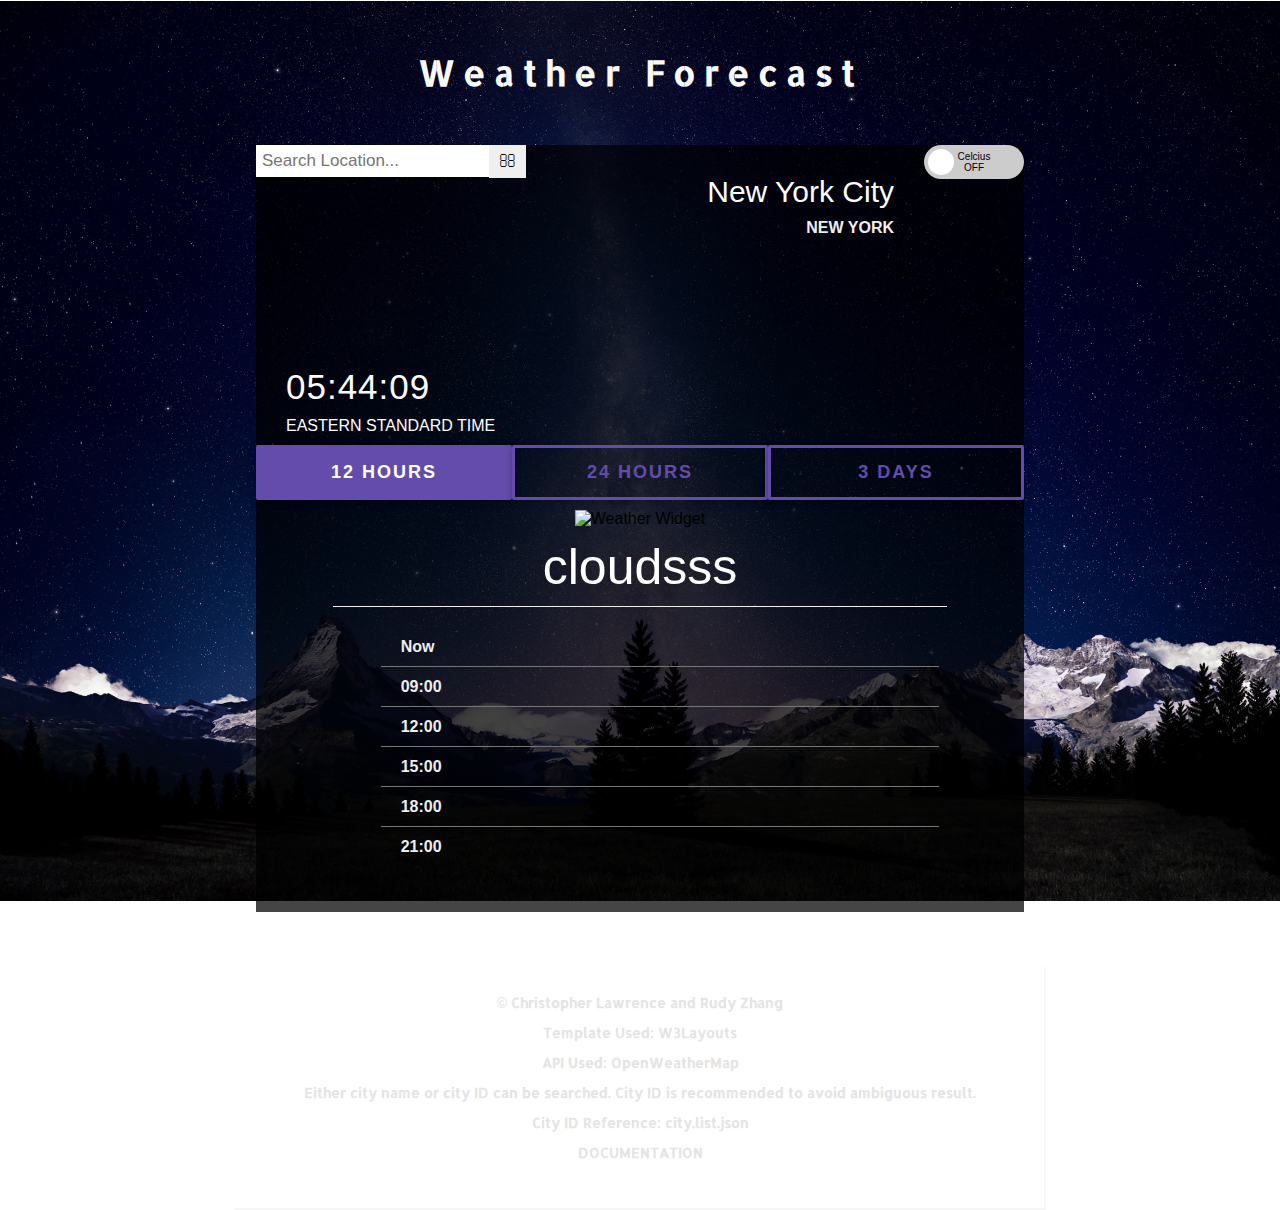
==== commit 476ac349: "Updated" ====
--- a/project-2/index.html
+++ b/project-2/index.html
@@ -108,6 +108,7 @@
             <p> API Used: <a href="https://openweathermap.org/api">OpenWeatherMap</a></p>
             <p> Either city name or city ID can be searched. City ID is recommended to avoid ambiguous result.</p>
             <p> City ID Reference: <a href="https://people.rit.edu/rxz2801/230/project2/city.list.json">city.list.json</a></p>
+            <p> <a href="documentation.html">DOCUMENTATION</a></p>
         </div>
     </div>
     <nav></nav>
--- a/project-2/css/styles.css
+++ b/project-2/css/styles.css
@@ -405,6 +405,30 @@
     display: none;
 }
 
+.doc {
+    border: 4px white;
+    border-style: outset;
+    background: rgba(255, 255, 255, 0.7);
+    width: 50%;
+    opacity: 0.5;
+}
+
+.doc:hover {
+    opacity: 1;
+}
+
+li {
+    list-style-type: none;
+}
+
+#navlist {
+    font-size: 300%;
+}
+
+.section h2 {
+    font-size: 200%;
+}
+
 /* End of rounded slider */
 
 /*-- Responsive Code --*/
